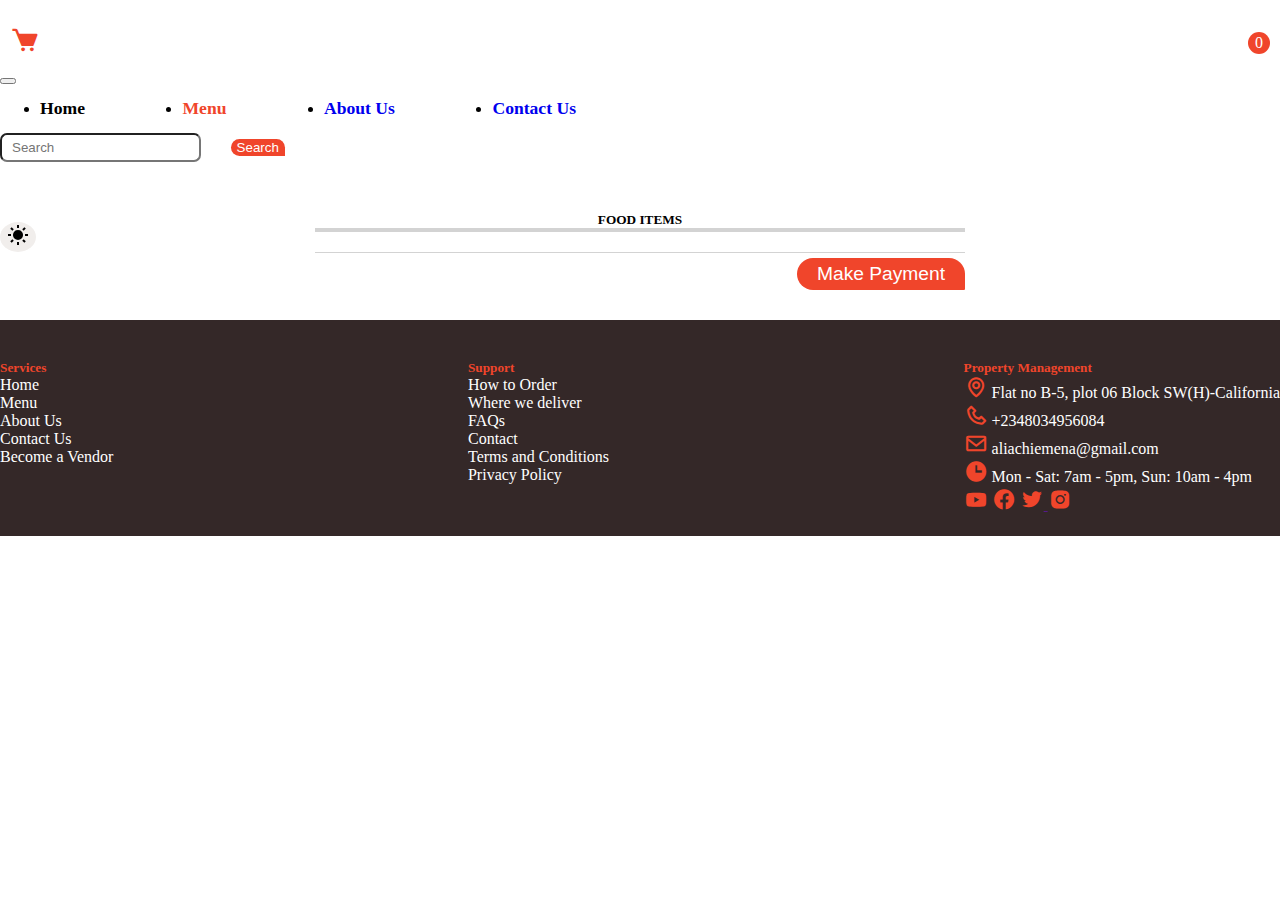
==== cart.html @ f48188b2 "f" ====
<!DOCTYPE html>
<html lang="en">
<head>
    <meta charset="UTF-8">
    <meta http-equiv="X-UA-Compatible" content="IE=edge">
    <meta name="viewport" content="width=device-width, initial-scale=1.0">
    <title>Chester_Milli Restaurant</title>
    <link rel="shortcut icon" href="Images/ChesterOne.png" type="image/x-icon">
    <!-- <link rel="stylesheet" href="/Frontend/Boostrap/bootstrap.css"> -->

    <!-- Boostrap nav url -->
    <link href="https://cdn.jsdelivr.net/npm/bootstrap@5.3.0-alpha2/dist/css/bootstrap.min.css" rel="stylesheet" integrity="sha384-aFq/bzH65dt+w6FI2ooMVUpc+21e0SRygnTpmBvdBgSdnuTN7QbdgL+OapgHtvPp" crossorigin="anonymous">

    <script src="https://cdn.jsdelivr.net/npm/bootstrap@5.3.0-alpha2/dist/js/bootstrap.bundle.min.js" integrity="sha384-qKXV1j0HvMUeCBQ+QVp7JcfGl760yU08IQ+GpUo5hlbpg51QRiuqHAJz8+BrxE/N" crossorigin="anonymous"></script>
    <!-- /////// -->

    <!-- <link rel="stylesheet" href="/Frontend/Boostrap/bootstrap.min.css"> -->
    <link href='https://unpkg.com/boxicons@2.1.4/css/boxicons.min.css' rel='stylesheet'>
    <link rel="stylesheet" href="fooddeliveryapp.css">
    <link rel="stylesheet" href="menu.css">
    <link rel="stylesheet" href="cart.css">
</head>
<body>
    <!-- Nav Bar -->
    <nav class="mynavBar navbar navbar-expand-lg bg-body-tertiary">
        <div class="container-fluid">
            <div class="logo">
                <img src="Images/ChesterOne.png" alt="">
            </div>
            <div class="cart">
                <a href="cart.html"><i class='bx bxs-cart'></i></a><p id="count">0</p>
            </div>

          <button class="navbar-toggler navbtn" type="button" data-bs-toggle="collapse" data-bs-target="#navbarSupportedContent" aria-controls="navbarSupportedContent" aria-expanded="false" aria-label="Toggle navigation">
            <span class="navbar-toggler-icon"></span>
          </button>
          <div class="collapse navbar-collapse" id="navbarSupportedContent">
            <ul class="navbar-nav me-auto mb-2 mb-lg-0 items">
              <li class="home nav-item">
                <a id="home" class="nav-link active" aria-current="page" href="index.html">Home</a>
              </li>
              <li class="nav-item">
                <a id="menu" class="nav-link active" href="menu.html">Menu</a>
              </li>
              <li class="nav-item">
                <a id="aboutUs" class="nav-link active" href="aboutUs.html">About Us</a>
              </li>
              <li class="nav-item">
                <a id="contactUs" class="nav-link active" href="#">Contact Us</a>
              </li>
            </ul>

            <form class="d-flex" role="search">
              <input class="navInput" type="search" placeholder="Search" aria-label="Search">
              <button class="navbtnTwo btn btn-outline-success" type="submit">Search</button>
            </form>
          </div>
        </div>
      </nav>

      <main>
        <!-- Background Changer //////////////////////////////////// -->
        <div class="container-fluid backgroundChanger">
            <button id="background" type="button"><i class='backgroundNew bx bxs-sun' ></i></button>
            <!-- <div class="white"></div>
            <div class="darkMode"></div> -->
        </div>

         <!-- Cart Items //////////////////////////////////////////  -->
        <div class="foodItemContainer">
            <div class="foodItemHeader">
                <h5 class="foodItemTitle">FOOD ITEMS</h5>
                <!-- <h5 class="price">PRICE</h5>
                <h5 class="quantity">QUANTITY</h5>
                <h5 class="total">TOTAL</h5> -->
            </div>

             <div class="foodItems">

             </div>
             <div class="payFood">
                <button class="payFoodbtn" id="payFoodbtn">Make Payment</button>
             </div>
             <!-- <div class="totalCart">Total</div> -->
         </div>

         <div class="formHidden">
          <form class="container paymentForm" action="">
            <div class="formPart">
              <div class="name">
                <div class="label"><label for="name">Name</label></div>
                <div class="input"><input type="text" id="userName" placeholder="Enter Full Name"></div>
              </div>
    
                <!-- <div class="email">
                  <div class="label"><label for="email">Email</label></div>
                  <div class="input"><input type="email" name="email" id="email" placeholder="Enter Email"></div>
                </div> -->

                <div>
                  <label for="deliveryType">Delivery Type</label>
                  <select class="deliveryMethods" name="" id="">
                      <option value="--select--">--Select--</option>
                      <option value="despatch">Tricycle</option>
                      <option value="cab">Cab</option>
                      <option value="Truck">Truck</option>
                  </select> 
                </div>
                
                <div class="paymentbutton">
                  <button class="payFoodbtn" id="proceedPayment" type="button">Proceed</button>
                </div>
            </div>
  
              <!-- Hiden invoice //////////////////// -->
              <div class="invoice">
                  <h3> Welcome <span class="nameInput"></span></h3> <hr>
      
                  <p>Invoice: <span class="invoiceNumber"></span></p>
      
                  <p>Total: <span class="total"></span></p>
                  
                  <button class="payFoodbtn closebtn" type="button">Close</button>
              </div>
           </form>
          </div>  
      </main>


      <!-- footer ///////////////////////////////////////////////// -->
    <footer>
        <div class="container footerFlex">
          <div class="services">
            <h5>Services</h5>
            <p><a href="">Home</a></p>
            <p><a href="">Menu</a></p>
            <p><a href="">About Us</a></p>
            <p><a href="">Contact Us</a></p>
            <p><a href="">Become a Vendor</a></p>
          </div>

          <div class="support">
            <h5>Support</h5>
            <p><a href="">How to Order</a></p>
            <p><a href="">Where we deliver</a></p>
            <p><a href="">FAQs</a></p>
            <p><a href="">Contact</a></p>
            <p><a href="">Terms and Conditions</a></p>
            <p><a href="">Privacy Policy</a></p>
          </div>

          <div class="propertyManagement">
            <h5>Property Management</h5>
            <p><span><i class='bx bx-map'></i></span> Flat no B-5, plot 06 Block SW(H)-California</p>
            <p><span><i class='bx bx-phone'></i></span> +2348034956084</p>
            <p><span><i class='bx bx-envelope'></i></span> aliachiemena@gmail.com</p>
            <p><span><i class='bx bxs-time'></i></span> Mon - Sat: 7am - 5pm, Sun: 10am - 4pm</p>
            <div class="socialHandles">
              <a href=""><span><i class='bx bxl-youtube'></i></span></a>
              <a href=""><span><i class='bx bxl-facebook-circle'></i></span></a>
              <a href=""><span><i class='bx bxl-twitter'></i></span>
              </a>
              <a href=""><span><i class='bx bxl-instagram-alt' ></i><span></a>
            </div>
          </div>
        </div>
      </footer>


    <script src="fooddeliveryapp.js"></script>
    <script src="app.js"></script>
    <script src="payment.js"></script>
</body>
</html>
---- fooddeliveryapp.css ----
*{
    box-sizing: border-box;
    margin: 0px;
}

:root{
    --mainColor: rgb(240,69,43);
    --mainAlt: rgb(199, 50, 27);
    --secColor: rgb(86,141,51);
    --btnShape: 30px 30px 2px;
}


/* nav bar styles /////////////////// */
.mynavBar{
    /* filter: invert(1);
    position: fixed;
    top: 0px; */
}

.logo{
    width: 30%;
}

.logo>img{
    width: 80px;
}

.items{
    width:45%;
    display: flex;
    justify-content: space-between;
    line-height: 2.7;
}


#menu:hover, #aboutUs:hover, #contactUs:hover{
    color: var(--mainColor);
}

#menu, #aboutUs, #contactUs{
    font-size: 1.1rem;
    font-weight: 650;
    text-decoration: none;
    transition: 500ms;
}

#home{
    color: var(--mainColor);
    font-size: 1.1rem;
    font-weight: 650;
}

#home:hover{
    color: black;
    text-decoration: none;
    transition: 650ms;
}

.cart{
    display: flex;
    justify-content: space-between;
    padding: 7px 10px;
    border-radius: 3px;
    /* width: %; */
    align-items: center;
}

.cart>p{
    height: 22px;
    width: 22px;
    display: flex;
    align-items: center;
    justify-content: center;
    border-radius: 22px;
    background-color: var(--mainColor);
    color: white;
}

.cart>a{
    font-size: 30px;
    color: var(--mainColor);
}


.navInput{
    padding: 5px 10px;
    margin-right: 2%;
    border-radius: 7px;
}

.navbtnTwo{
    background-color: var(--mainColor);
    color: white;
    border: 1px var(--secColor);
    border-radius: var(--btnShape);
    transition: 300ms;
}

.navbtnTwo:hover{
    /* background-color: var(--mainAlt);
    color: white;
    border: 1px var(--secColor);
    transition: 300ms; */
    transition: 300ms;
    background-color: white;
    border: 3px solid var(--mainColor);
    color: black;
    font-weight: 600;
}
/* ///////////////////////////////////// */




/* <aside> //////////////////////////////////// */
aside{
    width: 70%;
    margin-bottom: 30px;
}

.aside{
    display: flex;
}

#root{
    width: 60%;
    display: grid;
    grid-template-columns: (2, 1fr);
    grid-gap: 20px;
}

.sidebar{
    width: 40%;
    border-radius: 5px;
    background-color: #eee;
    margin-left: 20px;
    padding: 15px;
    text-align: center;
}

.head{
    border-radius: 3px;
    height: 40px;
    padding: 10px;
    margin-bottom: 20px;
    color: white;
    display: flex;
    align-items: center;
}

.head>p{
    background-color: var(--mainColor);
    padding: 5px;
    width: 100%;
    text-align: left;
}

.foot{
    display: flex;
    justify-content: space-between;
    padding: 10px 0px;
    margin: 20px 0px;
    border-top: 1px solid #333;
}

/* </aside> //////////////////////////////////// */




/* Enjoy Delicious Food */
.backgroundChanger{
    position: fixed;
    text-align: end;
    padding-top: 10px;
    cursor: pointer;
}

.backgroundChanger>.background{
    background-color: rgb(241, 238, 236);
    width: 25px;
    height: 25px;
    border-radius: 50%;
    padding: 1px 5px 7px 1px;
}

#background{
    font-size: 1.5rem;
    border-radius: 50%;
    border: none;
    background-color: rgb(241, 238, 236);
}

.whiteMode{
    background-color: white;
    color: black;
}

.darkMode{
    background-color: black;
    color: white;
}


.enjoyDeliciousMeal{
    background: url('/Frontend/Frontend Milestone project/Images/spinach.png');
    background-repeat: no-repeat;
    background-position: top-left;
}

.enjoyDelicious{
    display: flex;
    justify-content: space-between;
    padding: 30px 0px;
}

.deliciousMeal>h1{
    width: 90%;
    margin-left: 13%;
    margin-top: 15%;
    font-size: 4rem;
    font-weight: 650;
}

.foodBrings{
    width: 100%;
}

.foodBrings>p{
    margin-left: 13%;
    width: 70%;
    font-size: 1.2rem;
}

.deliciousMeal>h1>span{
    color: var(--mainColor);
}

.imageContainer{
    width: 100%;
    margin-right: 5;
    margin-top: 5%;
}

.imageContainer img{
    width: 80%;
    border-radius: 50%;
    border: 10px solid var(--secColor);
}

.deliciousbtn{
    margin-left: 7.2%;
    background-color: var(--mainColor);
    color: white;
    border: none;
    font-size: 1.2rem;
    padding: 10px 20px;
    border-radius: 30px 30px 2px;
    transition: 300ms;
}

.deliciousbtn:hover{
    /* background-color: var(--mainAlt); */
    transition: 300ms;
    background-color: white;
    border: 3px solid var(--mainColor);
    color: black;
    font-weight: 600;
}


/* View Menu ////////////////////////////////////// */
.viewMenu{
    padding: 50px 5px 15px 5px;   
}

.hideFoodMenu{
    font-size: 2.7rem;
    position: fixed;
    right: 20px;
    top: 0px;
    color: white;
    cursor: pointer;
}


.showFoodMenu{
    display: block;
    position: fixed;
    width: 100%;
    height: 100%;
    top: 0;
    left: 0;
    right: 0;
    backdrop-filter: blur(10px);
    background-color: rgba(0, 0, 0, 0.575);
    animation: Chester 0.6s;
    display: none;
    overflow-y: scroll;
    padding-left: 3%;
}

@keyframes Chester{
    from{
        transform: scale(0.5);
    }
    to{
        transform: scale(1);
    }
}


.viewMenu>.viewMenuFlex{
    display: grid;
    grid-template-columns: auto auto auto auto;
    justify-content: space-between;
}

.viewMenuFigure{
    width: 100%;
    padding: 20px;
}

.viewMenuContainerFlex>.imageHolder{
    width: 50%;
}

.viewMenuContainerFlex img{
    width: 150px;
    height: 150px;
    border-radius: 50%;
    border: 3px solid white;
    /* box-shadow: 3px 3px 5px grey, 3px 3px 5px grey; */
}

.viewMenuContainerFlex img:hover{
    transform: scale(1.2, 1.2);
    transition: 300ms;
}

.viewMenu .foodName>h4, .viewMenu .foodArticleFlex>p{
    color: white;
}


.viewMenuContainerFlex .foodArticleFlex>.viewMenuAdd .foodPrice{
    /* color: var(--mainColor); */
    font-weight: 600;
    line-height: 2;
    color: white;
}

.viewMenuAdd{
    display: flex;
    justify-content: space-between;
}

.viewMenuAddIcon{
    font-size: 1.7rem;
    background-color: var(--mainColor);
    color: white;
    padding: 3px;
    border-radius: 50%;
    cursor: pointer;
}

.viewMenubutton{
    padding: 15px;
    text-align: center;
    margin-left: -11%;
}



/* Our Popular Dishes //////////////////////////// */
/* .popularDishesmain{
    padding: 5% 9.5%;
} */


.popularDishes{
    margin-top: 30px;
    padding-top: 20px;
}

.ourDishes h1{
    text-align: center;
    font-weight: 650;
}

.ourDishes p{
    font-size: 2rem;
    text-align: center;
    color: var(--mainColor);
}

.ourDishes h1>span{
    color: var(--mainColor);
}

.ourDishes h5{
    text-align: center;
}

/* Dish Holder (Food cards) */
.dishHolder{
    display: grid;
    grid-template-columns: auto auto auto auto auto;
    grid-column-gap: 50px;
    margin-left: 8%;
}

.dishHolder>.dishImageContainer{
    box-shadow: 2px 2px 2px rgb(209, 209, 209), 2px 2px 2px rgb(209, 209, 209), -2px -2px 2px rgb(209, 209, 209);
    padding: 10px 25px 0px 25px;
    border-radius: 7px;
}

.dishHolder>.dishImageContainer:hover{
    /* border: 3px solid var(--secColor); */
    /* box-shadow: 1px 1px 7px var(--mainAlt), 1px 1px 7px var(--mainAlt), -1px -1px 7px var(--mainAlt); */
    box-shadow: 3px 3px 7px rgb(228, 228, 228), 3px 3px 7px rgb(228, 228, 228), -3px -3px 7px rgb(228, 228, 228);
    /* padding: 10px 25px; */
}

.dishHolder .imageHolder{
    width: 100%;
    text-align: center;
}

.dishHolder .imageHolder>img{
    border-radius: 60%;
    width: 220px;
    height: 220px;
    object-fit: cover;
    border: 3px solid var(--mainColor);
}

figcaption{
    display: flex;
    justify-content: space-between;
}

/* .dishHolder h4{
    width: 90%;
} */

.dishHolder .heart{
    background-color: rgb(231, 231, 231);
    border-radius: 50%;
    padding: 7px 5px;
    height: 38px;
    width: 38px;
}

.dishHolder #heart{
    font-size: 1.7rem;
    color: var(--mainColor);
}

.dishHolder .starRating>a>i{
    font-size: 1.2rem;
    color: var(--mainColor);
}

.dishHolder .priceAddtoCart{
    display: flex;
    justify-content: space-between;
}

.dishHolder .priceAddtoCart>p{
    font-size: 1.2rem;
    font-weight: 600;
}

.dishHolder .priceAddtoCart>.dishPlusSign{
    background-color: var(--mainColor);
    font-size: 2rem;
    color: white;
    border-radius: 50%;
    cursor: pointer;
    height: 48px;
    width: 48px;
    text-align: center;
}



/* Special Offer ////////////////////////////////// */
.mySpecialOffer{
    background: url('/Frontend/Frontend Milestone project/Images/spinach.png');
    background-repeat: no-repeat;
    background-position: right;
    width: 72.5%;
    padding: 30px 15px;
    margin-top: 20px;
    margin-bottom: 20px;
    box-shadow:  2px 2px 2px rgb(236, 236, 236), 2px 2px 2px rgb(236, 236, 236), -2px -2px 2px rgb(236, 236, 236);
    border-radius: 7px;
}

.specialOffer{
    display: flex;
    justify-content: space-between;
}

.specialOffer .imageHolder{
    width: 100%;
}

.specialOffer img{
    border-radius: 100%;
    /* height: 250px; */
    height: 230px;
    width: 230px;
    box-shadow: 3px 3px 5px grey, 3px 3px 5px grey;
    object-fit: cover;
}

.onlyFor{
    width: 70%;
    margin-top: 3%;
    margin-bottom: 3%;
}

.onlyFor p{
    width: 100%;
}

.onlyFor .price, .onlyFor span{
    color: var(--mainColor);
    font-weight: 650;
}

.onlyFor .vegetables{
    font-size: 1.5rem;
}

.discount{
    width: 100%;
}

.discount h3{
    font-weight: 650;
}

.discount h1{
    font-size: 5rem;
    font-weight: 700;
    color: var(--mainColor);
}

.discount .discountbtn{
    /* margin-left: 9.2%; */
    background-color: var(--mainColor);
    color: white;
    border: none;
    font-size: 1.2rem;
    padding: 10px 20px;
    border-radius: 30px 30px 2px;
    transition: 300ms;
}

.discount .discountbtn:hover{
    transition: 300ms;
    background-color: white;
    border: 3px solid var(--mainColor);
    color: black;
    font-weight: 600;
}




/* Contact Us ///////////////////////////////////// */
.contactUs{
    padding: 40px 0px 30px 0px;
}

.contactUs>h1{
    text-align: center;
    color: var(--mainColor);
    font-weight: 650;
}

.contactUsFlex{
    display: flex;
    justify-content: space-between;
    padding-top: 50px;
}

.contactUsPartOne{
    width: 43%;
}

.contactUs a{
    text-decoration: none;
}

.contactUsDetails>.firstPara{
    line-height: 0;
}

.contactUsForm{
    width: 40%;
}

.contactUs input{
    width: 360px;
    background-color: white;
    border: none;
    border: 1px solid rgb(233, 233, 233);
    padding: 6px;
    border-radius: 7px;
}

.contactUsForm textarea{
    width: 360px;
    padding: 6px;
    border: 1px solid rgb(233, 233, 233);
    border-radius: 7px;
}

.contactUsForm>.input, .contactUsForm>.textArea{
    width: 100%;
}


.contactUs .contactUsbtn{
    /* margin-left: 9.2%; */
    background-color: var(--mainColor);
    color: white;
    border: none;
    font-size: 1.2rem;
    padding: 10px 20px;
    border-radius: 30px 30px 2px;
    transition: 300ms;
}

.contactUs .contactUsbtn:hover{
    transition: 300ms;
    background-color: white;
    border: 3px solid var(--mainColor);
    color: black;
    font-weight: 600;
}



/* Newsletter //////////////////////////////////// */
.newsletterFlex{
    display: flex;
    justify-content: space-between;
    padding: 70px 0px;
    text-align: center;
}

.newsletterSubscribe{
    width: 45%;
}

.newsletterSubscribe span{
    color: var(--mainColor);
}

.newsletterButton{
    width: 45%;
}

.newsletterButton input{
    border-radius: 10px;
    font-size: 1.1rem;
    padding: 9px;
    border: none;
    box-shadow:  2px 2px 2px rgb(236, 236, 236), 2px 2px 2px rgb(236, 236, 236), -2px -2px 2px rgb(236, 236, 236);
    width: 50%;
}

.newsletterButton .newsletterbtn{
    font-size: 1.1rem;
    /* padding: 5px; */
    background-color: var(--mainColor);
    color: white;
    border: none;
    font-size: 1.2rem;
    padding: 10px 20px;
    border-radius: 30px 30px 2px;
    transition: 300ms;
}

.newsletterButton .newsletterbtn:hover{
    transition: 300ms;
    background-color: white;
    border: 3px solid var(--mainColor);
    color: black;
    font-weight: 600;
}




/* Footer ///////////////////////////////////////// */
footer{
    background-color: rgba(20, 6, 6, 0.863);
    padding: 40px 0px 20px 0px;
}

.footerFlex{
    display: flex;
    justify-content: space-between;
}

.footerFlex>.services, .footerFlex>.support{
    margin-bottom: 25px;
}

.footerFlex h5{
    color: var(--mainColor);
}

.footerFlex>.services a, .footerFlex>.support a{
    text-decoration: none;
    color: white;
}

.footerFlex>.services a:hover, .footerFlex>.support a:hover{
    color: var(--mainColor);
    transition: 300ms;
}

.footerFlex>.propertyManagement span{
    font-size: 1.5rem;
    color: var(--mainColor);
}

.footerFlex>.propertyManagement>p{
    color: white;
}






@media screen and (max-width:1200px) {
    .logo{
        width: 20%;
    }

    .items{
        width:55%;
        /* display: flex;
        justify-content: space-between;
        line-height: 2.7; */
    }



    /* Enjoy Delicious Meal ///////////////////// */
    .deliciousMeal{
        width: 70%;
    }

    .deliciousMeal>h1{
        font-size: 3.5rem;
        width: 100%;
    }

    .foodBrings{
        width: 100%;
    }
    
    .foodBrings>p{
        width: 100%;
        font-size: 1.2rem;
        margin-left: 12%;
    }
    
    
    .enjoyDelicious{
        display: flex;
        justify-content: space-between;
    }

    .imageContainer{
        width: 70%;
        margin-top: 2%;
        margin-left: 7%;
    }

    .imageContainer>img{
        width: 100%;
    }

    .deliciousbtn{
        margin-left: 6.5%;
    }



    /* Popular Dishes /////////////////////////// */
    .dishHolder{
        display: grid;
        grid-template-columns: auto auto;
    }




    /* Special Offer //////////////////////// */

    /* .mySpecialOffer{
        width: %;
    } */

    .specialOffer{
        display: grid;
        grid-template-columns: auto auto;
        grid-column-gap: 5px;
    }

    .specialOffer>.imageHolder{
        margin-bottom: 10%;
    }

    .specialOffer img{
        width: 250px;
        height: 250px;
    }
    
    .discount h1{
        font-size: 5rem;
    }

    /* .dishHolder{
        display: flex;
        flex-direction: column;
    } */
}



@media screen and (max-width:1000px) {
    .logo{
        width: 20%;
    }

    .items{
        width:55%;
        /* display: flex;
        justify-content: space-between;
        line-height: 2.7; */
    }



    /* Enjoy Delicious Meal //////////////////// */
    .deliciousMeal{
        width: 70%;
    }

    .deliciousMeal>h1{
        font-size: 3.5rem;
        width: 100%;
    }

    .foodBrings{
        width: 200%;
    }
    
    .foodBrings>p{
        width: 100%;
        font-size: 1.2rem;
        margin-left: 5%;
    }

    .imageContainer{
        margin-top: 10%;
    }

    /* .deliciousbtn{
        margin-left: 1%;
        width: 100%;
        border-radius: 30px 30px;
    } */



     /* view Menu ///////////////////////////// */
     .viewMenu>.viewMenuFlex{
        display: grid;
        grid-template-columns: auto auto;
        text-align: center;
    }



    /* Popular Dishes /////////////////////// */
     .dishHolder{
        display: grid;
        grid-template-columns: auto auto;
    }




    /* Special Offer ////////////////////////// */
    .specialOffer{
        display: grid;
        grid-template-columns: auto auto;
        grid-column-gap: 0px;
    }

    .specialOffer>.imageHolder{
        margin-bottom: 10%;
        width: 100%;
    }

    .specialOffer img{
        width: 250px;
        height: 250px;
    }

    .discount h1{
        font-size: 5rem;
    }


    
    /* Contact Us ///////////////////////////////// */
    .contactUsFlex{
        display: flex;
        flex-direction: column;
    }

    .contactUsPartOne{
        width: 100%;
    }

    .contactUsForm{
        width: 100%;
    }

    .contactUsForm input, .contactUsForm textarea{
        width: 100%;
    }
}




@media screen and (max-width:768px) {

    .navbtnTwo{
        border-radius: 30px 30px;
    }


    /* <!-- Enjoy Delicious Meal ////////////// --> */

    .deliciousMeal{
        width: 100%;
    }

    .deliciousMeal>h1{
        font-size: 3.5rem;
        width: 90%;
        margin-left: 7%;
    }

    .foodBrings{
        width: 100%;
    }
    
    .foodBrings>p{
        margin-left: 5%;
        width: 100%;
        font-size: 1.2rem;
    }
    
    
    .enjoyDelicious{
        display: flex;
        flex-direction: column;
    }

    .imageContainer img{
        width: 100%;
        border-radius: 50%;
    }

    .imageContainer{
        width: 100%;
        margin-top: 2%;
        margin-left: 0%;
    }

    .deliciousbtn{
        margin-left: 1%;
        width: 100%;
        border-radius: 30px 30px;
    }



    /* view Menu ///////////////////////////// */
    .viewMenu>.viewMenuFlex{
        display: grid;
        grid-template-columns: auto auto;
        text-align: center;
    }

    .viewMenubutton{
        margin-left: 0%;
    }



    /* Popular Dishes  ////////////////////////// */
    .dishHolder{
        display: flex;
        flex-direction: column;
        margin-left: 0%;
    }



    /* Special Offer ////////////////////////////// */
    .specialOffer{
        display: flex;
        flex-direction: column;
        justify-content: space-between;
    }

    .specialOffer img{
        height: 240px;
        width: 240px;
    }

    
    .discount h1{
        font-size: 3rem;
    }

    .discountbtn{
        width: 100%;
        border-radius: 30px 30px !important;
    }


    /* Contact Us ///////////////////////////////// */
    .contactUsFlex{
        display: flex;
        flex-direction: column;
    }

    .contactUsPartOne{
        width: 100%;
    }

    .contactUsForm input, .contactUsForm .textarea{
        width: 100%;
    }

    .contactUsForm .contactUsbtn{
        width: 100%;
        border-radius: 30px 30px;
    }

    .hrOne{
        width: 90%;
        padding: 0px 15px !important;
    }

    .hrTwo{
        width: 90%;
        padding: 0px 15px !important;
    }



    /* Newsletter ///////////////////////////////// */
    .newsletterFlex{
        display: flex;
        flex-direction: column;
    }

    .newsletterFlex .newsletterSubscribe{
        width: 100%;
        padding: 0px 10px;
    }

    .newsletterButton{
        width: 100%;
        padding: 0px 10px;
    }

    .newsletterButton input{
        width: 100%;
        margin-bottom: 10px;
    }
    
    .newsletterButton .newsletterbtn{
        width: 100%;
        border-radius: 30px 30px;
    }


    /* footer /////////////////////////////////// */
    .footerFlex{
        display: flex;
        flex-direction: column;
    }
}



@media screen and (max-width:375px){

    .navbtnTwo{
        border-radius: 30px 30px;
    }



    /* <!-- Enjoy Delicious Meal ////////////// --> */
    .deliciousMeal{
        width: 100%;
    }

    .deliciousMeal>h1{
        font-size: 2.7rem;
        width: 100%;
        margin-left: 7%;
    }

    .foodBrings{
        width: 100%;
    }
    
    .foodBrings>p{
        margin-left: 5%;
        width: 100%;
        font-size: 1.2rem;
    }


        /* view Menu ///////////////////////////// */
    .viewMenu>.viewMenuFlex{
        display: grid;
        grid-template-columns: auto;
        text-align: center;
    }

    .viewMenubutton{
        margin-left: 0%;
    }



    /* Popular Dishes  ////////////////////////// */
    .dishHolder{
        display: flex;
        flex-direction: column;
        margin-left: 0%;
    }



    /* Special Offer ////////////////////////////// */
    .mySpecialOffer{
        box-shadow: none;
    }
    
    .specialOffer{
        display: flex;
        flex-direction: column;
        justify-content: space-between;
    }

    .specialOffer img{
        height: 170px;
        width: 170px;
    }

    .discount h1{
        font-size: 3rem;
    }

    
    .discountbtn{
        width: 100%;
        border-radius: 30px 30px;
    }

    /* Contact Us ///////////////////////////////// */
    .contactUsFlex{
        display: flex;
        flex-direction: column;
    }

    .contactUsForm{
        /* width: 100%; */
    }

    .contactUsForm input, .contactUsForm textarea{
        width: 100%;
    }

    .contactUsForm .contactUsbtn{
        width: 100%;
    }

    .hrOne{
        width: 90%;
        padding: 0px 15px !important;
    }

    .hrTwo{
        width: 90%;
        padding: 0px 15px !important;
    }



     /* Newsletter ///////////////////////////////// */
    .newsletterFlex{
        display: flex;
        flex-direction: column;
    }

    .newsletterFlex .newsletterSubscribe{
        width: 100%;
        padding: 0px 10px;
    }


    .newsletterButton{
        width: 100%;
        padding: 0px 10px;
    }

      .newsletterButton input{
        width: 100%;
        margin-bottom: 10px;
    }
    
    .newsletterButton .newsletterbtn{
        width: 100%;
        border-radius: 30px 30px;
    }

     /* footer /////////////////////////////////// */
    .footerFlex{
        display: flex;
        flex-direction: column;
    }
}



@media screen and (max-width:280px) {
    .dishHolder .imageHolder>img{
        width: 200px;
        height: 200px;
    }


    /* Contact Us ///////////////////////////////// */
    .contactUsForm input, .contactUsForm textarea{
        width: 100%;
    }
}
---- menu.css ----
*{
    box-sizing: border-box;
    margin: 0px;
}

:root{
    --mainColor: rgb(240,69,43);
    --mainAlt: rgb(199, 50, 27);
    --secColor: rgb(86,141,51);
    --btnShape: 30px 30px 2px;
}

/* Nav Bar ///////////////////////////////////// */
#home:hover, #aboutUs:hover, #contactUs:hover{
    color: var(--mainColor);
}

#home, #aboutUs, #contactUs{
    font-size: 1.1rem;
    font-weight: 650;
    text-decoration: none;
    transition: 500ms;
}

#home{
    color: black;
}

#menu{
    color: var(--mainColor);
    font-size: 1.1rem;
    font-weight: 650;
}

#menu:hover{
    color: black;
    text-decoration: none;
    transition: 650ms;
}





/* View Menu ////////////////////////////////////// */
.hideFoodMenu{
    display: block;
}

.viewMenuContainerFlex img{
    width: 200px;
    height: 200px;
    border-radius: 50%;
    border: 3px solid white;
    /* box-shadow: 3px 3px 5px grey, 3px 3px 5px grey; */
}

.viewMenu .foodName>h4, .viewMenu .foodArticleFlex>p{
    color: grey;
    font-weight: 650;
}

.viewMenuContainerFlex .foodArticleFlex>.viewMenuAdd .foodPrice{
    /* color: var(--mainColor); */
    font-weight: 650;
    line-height: 2;
    color: var(--mainColor);
}


@media screen and (max-width:476px) {
    .viewMenuContainerFlex img{
        width: 150px ;
        height: 150px;
    }
}
---- cart.css ----
*{
    box-sizing: border-box;
    margin: 0px;
}

:root{
    --mainColor: rgb(240,69,43);
    --mainAlt: rgb(199, 50, 27);
    --secColor: rgb(86,141,51);
    --btnShape: 30px 30px 2px;
}


.foodItemContainer{
    max-width: 650px;
    justify-content: space-between;
    margin: 0 auto;
    margin-top: 50px;
    margin-bottom: 30px;
    /* padding-bottom: 20px; */
}

.foodItemHeader{
    width: 100%;
    max-width: 650px;
    display: flex;
    justify-content: flex-start;
    border-bottom: 4px solid lightgray;
    margin: 0 auto;
}

.foodItemTitle{
    width: 100%;
    text-align: center;
}

.price{
    display: flex;
    width: 15%;
    align-items: center;
}

.quantity{
    display: flex;
    width: 30%;
    /* border-bottom: 4px solid lightgray; */
    align-items: center;
}

.total{
    display: flex;
    width: 10%;
    /* border-bottom: 4px solid lightgray; */
    align-items: center;
}

.foodItemContainer .foodItems{
    display: grid;
    grid-template-columns: auto auto auto auto;
    justify-content: space-around;
    width: 100%;
    padding: 10px 0px;
    border-bottom: 1px solid lightgray;
    align-items: center;
}

/* .foodItemHeader{
    display: flex;
} */


/* Images and contents from DataBase ////////////////////////// */
.shoppedItemsClose{
    font-size: 22px;
    border-radius: 50%;
    color: var(--mainColor);
    margin-left: 10px;
    margin-right: 10px;
    cursor: pointer;
}

.imageJsContainer{
    width: 100%;
    /* background-color: rgba(223, 216, 216, 0.137); */
    padding: 5px;
    height: 100%;
}



.imageJs{
    width: 70px;
    height: 70px;
    border: 2px solid var(--mainColor);
    border-radius: 50%;
}

.cartPrice{
    /* color: var(--mainColor);
    font-weight: 650; */
    margin-left: 15px;
}


/* Increase and decrease icon buttons  */
/* .addMinusIcons{
    width: 80%;
    padding: 20px;
} */

.shoppedItemsAdd{
    font-size: 22px;
    border-radius: 50%;
    color: var(--mainColor);
    cursor: pointer;
}

.shoppedItemsMinus{
    font-size: 22px;
    border-radius: 50%;
    color: var(--mainColor);
    cursor: pointer;
}

/* .totalCart{
    font-size: 1.2rem;
} */


/* Styling the total cost */
.foodItemsTotalContainer{
    /* margin-bottom: -230px; */
    display: flex;
    justify-content: space-between;
    padding: 10px 0px;
}

.foodItemsTotalTitle{
    width: 30%;
}

.payFood{
    text-align: right;
    margin-top: 5px;
}

.payFoodbtn{
    background-color: var(--mainColor);
    color: white;
    border: none;
    font-size: 1.2rem;
    padding: 5px 20px;
    border-radius: 30px 30px 2px;
    transition: 300ms;
}

.payFoodbtn:hover{
    transition: 300ms;
    background-color: white;
    border: 3px solid var(--mainColor);
    color: black;
    font-weight: 600;
}





/* Form payment ///////////////////////// */
.formHidden{
    display: none;
    position: fixed;
    width: 50%;
    height: 100%;
    top: 0;
    left: 0;
    right: 0;
    backdrop-filter: blur(10px);
    background-color: rgba(0, 0, 0, 0.575);
    animation: Chester 0.6s;
    overflow-y: hidden;
    padding-left: 3%;
    color: white;
}


@keyframes Chester{
    from{
        transform: scale(0.5);
        width: 0%;
    }
    to{
        transform: scale(1);
        width: 50%;
    }
}

.paymentForm{
    /* backdrop-filter: blur(10px);
    background-color: rgba(241, 241, 241, 0.575); */
    display: flex;
    justify-content: space-around;
}

.paymentForm>.formPart>div{
    padding: 10px;
}

.paymentForm>.formPart{
    width: 45%;
}

.paymentForm input{
    width: 300px;
}


.invoice{
    display: non;
}




@media screen and (max-width:1000px) {
    .foodItemContainer .foodItems{
        display: grid;
        grid-template-columns: auto auto auto;
    }
}




@media screen and (max-width:768px) {
    .foodItemContainer .foodItems{
        display: grid;
        grid-template-columns: auto auto;
        padding: 0px 15px;
    }

    .payFoodbtn{
        width: 100%;
        border-radius: 30px 30px;
    }

    .paymentForm{
        display: flex;
        flex-direction: column;
    }
}


@media screen and (max-width:375px) {
    .foodItemContainer .foodItems{
        display: grid;
        grid-template-columns: auto;
    }


    .payFood{
        padding: 0px 10px;
    }

    .payFoodbtn{
        width: 100%;
        border-radius: 30px 30px;
    }

    .paymentForm{
        display: flex;
        flex-direction: column;
    }

    .paymentForm input{
        width: 200px;
    }
}

@media screen and (max-width:280px) {
    .foodItemContainer .foodItems{
        display: grid;
        grid-template-columns: auto;
    }

    .foodItemsTotalContainer{
        margin-bottom: 0px;
    }


    .payFood{
        padding: 0px 10px;
    }
    
    .payFoodbtn{
        width: 100%;
        border-radius: 30px 30px;
    }
}
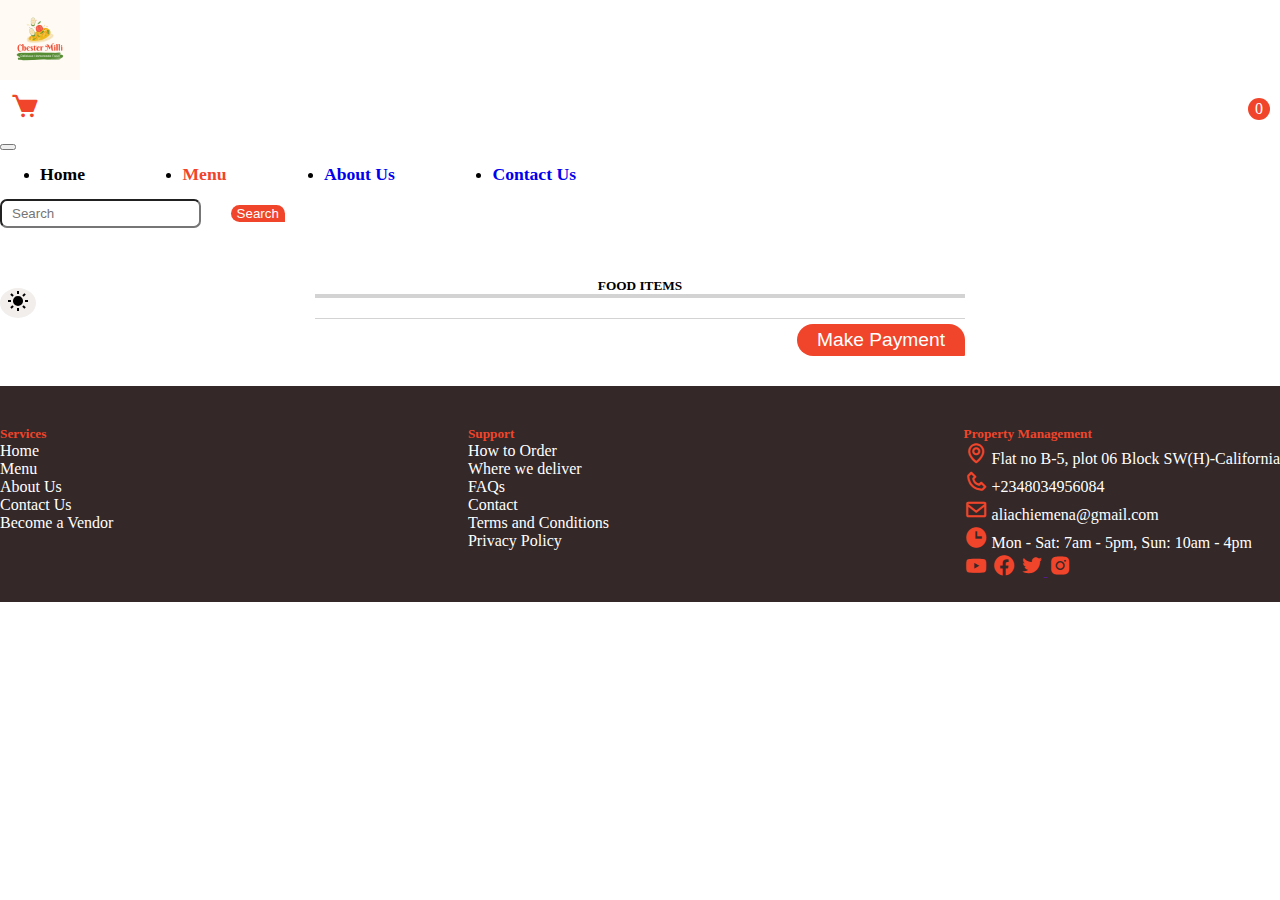
==== commit b056e8ff: "updated payment button" ====
--- a/cart.html
+++ b/cart.html
@@ -99,11 +99,11 @@
 
                 <div>
                   <label for="deliveryType">Delivery Type</label>
-                  <select class="deliveryMethods" name="" id="">
+                  <select class="deliveryMethods" id="dtype">
                       <option value="--select--">--Select--</option>
-                      <option value="despatch">Tricycle</option>
-                      <option value="cab">Cab</option>
-                      <option value="Truck">Truck</option>
+                      <option value="700" id="tricycle">Tricycle</option>
+                      <option value="1200" id="cab">Cab</option>
+                      <option value="3000" id="truck">Truck</option>
                   </select> 
                 </div>
                 
@@ -114,11 +114,13 @@
   
               <!-- Hiden invoice //////////////////// -->
               <div class="invoice">
-                  <h3> Welcome <span class="nameInput"></span></h3> <hr>
+                  <h1> Welcome </h1> <h4 id="customernamediv"></span></h4> <hr>
       
                   <p>Invoice: <span class="invoiceNumber"></span></p>
+
+                  <p>Delivery Price: <span id="deliveryprice"></span></p>
       
-                  <p>Total: <span class="total"></span></p>
+                  <p>Total: <span style="font-size: 1.4rem;" id="total"></span></p>
                   
                   <button class="payFoodbtn closebtn" type="button">Close</button>
               </div>
--- a/cart.css
+++ b/cart.css
@@ -183,6 +183,15 @@
     color: white;
 }
 
+.invoice>h1{
+    color: var(--mainColor);
+    font-weight: 700;
+}
+
+.invoice>h3>span{
+    color: white;
+}
+
 
 @keyframes Chester{
     from{
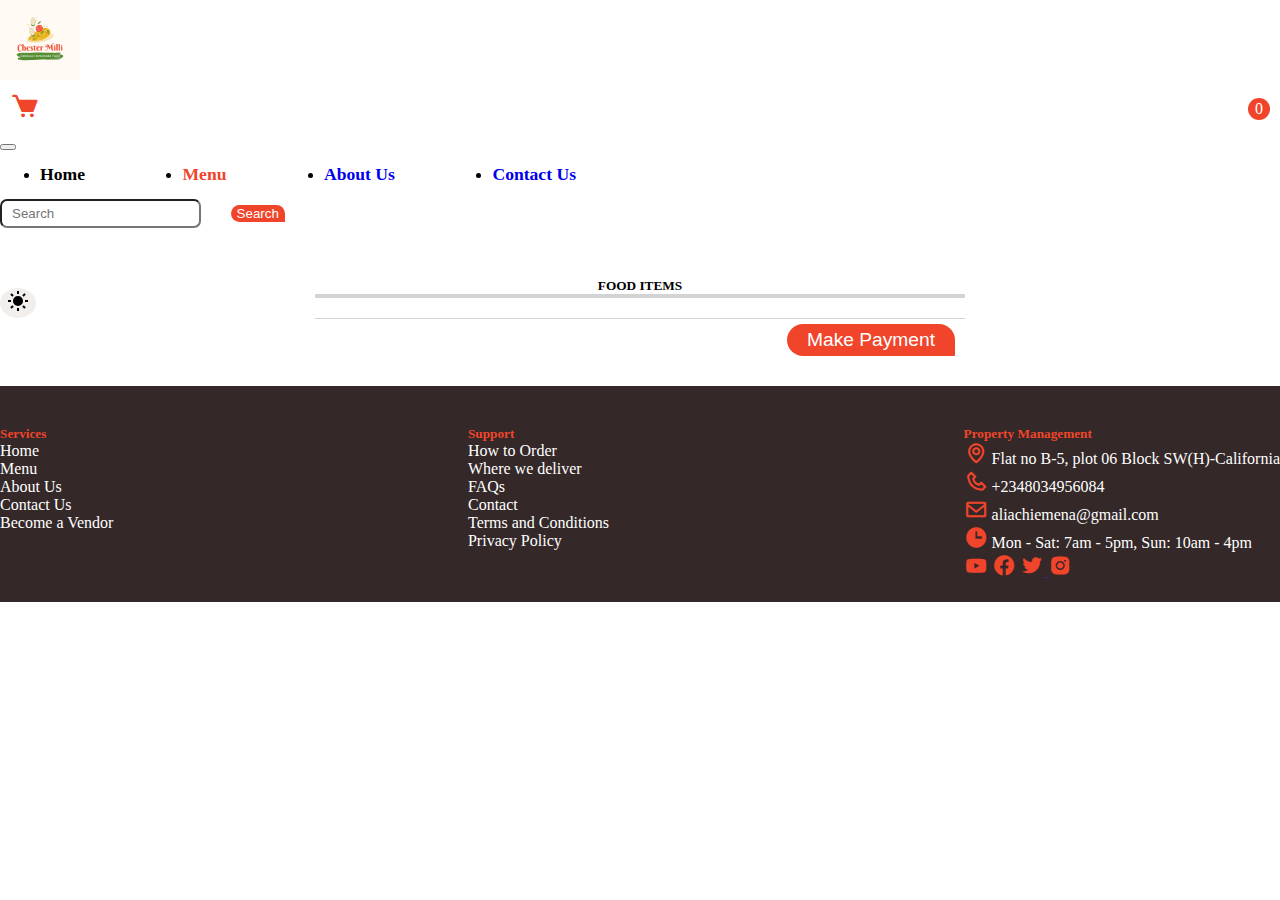
==== commit 5bebd665: "I made a new update" ====
--- a/cart.html
+++ b/cart.html
@@ -85,7 +85,7 @@
          </div>
 
          <div class="formHidden">
-          <form class="container paymentForm" action="">
+          <form class="containe paymentForm" action="">
             <div class="formPart">
               <div class="name">
                 <div class="label"><label for="name">Name</label></div>
@@ -100,17 +100,25 @@
                 <div>
                   <label for="deliveryType">Delivery Type</label>
                   <select class="deliveryMethods" id="dtype">
-                      <option value="--select--">--Select--</option>
+                      <option value="--select--" id="select">--Select--</option>
                       <option value="700" id="tricycle">Tricycle</option>
                       <option value="1200" id="cab">Cab</option>
                       <option value="3000" id="truck">Truck</option>
                   </select> 
+
+                  <!-- <div class="paymentbutton">
+                    <button class="payFoodbtn" id="proceedPayment" type="button">Proceed</button>
+                  </div> -->
                 </div>
                 
                 <div class="paymentbutton">
                   <button class="payFoodbtn" id="proceedPayment" type="button">Proceed</button>
                 </div>
             </div>
+
+            <!-- <div class="paymentbutton">
+              <button class="payFoodbtn" id="proceedPayment" type="button">Proceed</button>
+            </div> -->
   
               <!-- Hiden invoice //////////////////// -->
               <div class="invoice">
--- a/fooddeliveryapp.css
+++ b/fooddeliveryapp.css
@@ -741,6 +741,13 @@
 
 
 
+@media screen and (max-width:2000px) {
+    nav, main, footer{
+        max-width: 2000px;
+    }
+}
+
+
 
 
 @media screen and (max-width:1200px) {
@@ -1027,6 +1034,11 @@
 
 
     /* Special Offer ////////////////////////////// */
+    .mySpecialOffer{
+        width: 100%;
+        box-shadow: none;
+    }
+
     .specialOffer{
         display: flex;
         flex-direction: column;
@@ -1180,8 +1192,8 @@
     }
 
     .specialOffer img{
-        height: 170px;
-        width: 170px;
+        height: 230px;
+        width: 230px;
     }
 
     .discount h1{
@@ -1271,4 +1283,7 @@
     .contactUsForm input, .contactUsForm textarea{
         width: 100%;
     }
+        nav, main, footer{
+            min-width: 280px;
+    }
 }--- a/menu.css
+++ b/menu.css
@@ -40,6 +40,54 @@
 
 
 
+/* ///////// Our Menu section //////////////// */
+menu{
+    margin-top: 20px;
+}
+
+.menu{
+    display: flex;
+    justify-content: center;
+    margin-bottom: 15px;
+}
+
+.our-menu{
+    display: flex;
+    justify-content: space-around;
+    /* background-color: green; */
+    width: 145px;
+    height: 40px;
+    padding: 5px 5px 40px 5px;
+    border-radius: 30px 30px;
+    box-shadow: inset 0 0 10px rgba(0, 0, 0, 0.5);
+}
+
+.our-menu p{
+    font-size: 1.3rem;
+    color: var(--mainColor);
+}
+
+.our-menu .food-plate{
+    color: var(--mainColor);
+    font-size: 1.5rem;
+    line-height: 1.5;
+}
+
+
+menu>.eat-fresh{
+    text-align: center;
+}
+
+menu>.eat-fresh>h1{
+    color: var(--mainColor);
+    font-weight: 650;
+}
+
+menu>.eat-fresh span{
+    color: black;
+}
+
+
 
 
 /* View Menu ////////////////////////////////////// */
@@ -68,9 +116,26 @@
 }
 
 
+
+@media screen and (max-width:2000px) {
+    nav, main, footer{
+        max-width: 2000px;
+    }
+}
+
+
+
 @media screen and (max-width:476px) {
     .viewMenuContainerFlex img{
         width: 150px ;
         height: 150px;
     }
 }
+
+
+
+@media screen and (max-width:280px) {
+    nav, main, footer{
+        min-width: 280px;
+}
+}
--- a/cart.css
+++ b/cart.css
@@ -141,7 +141,8 @@
 
 .payFood{
     text-align: right;
-    margin-top: 5px;
+    /* margin-top: 5px; */
+    margin: 5px 10px 0px 10px;
 }
 
 .payFoodbtn{
@@ -219,14 +220,31 @@
     width: 45%;
 }
 
+.paymentForm .input{
+    /* background-color: red; */
+}
+
 .paymentForm input{
-    width: 300px;
+    width: 100%;
+}
+
+#userName{
+    /* width: 300px; */
 }
 
 
 .invoice{
     display: non;
 }
+
+
+
+@media screen and (max-width:2000px) {
+    nav, main, footer{
+        max-width: 2000px;
+    }
+}
+
 
 
 
@@ -237,7 +255,6 @@
         grid-template-columns: auto auto auto;
     }
 }
-
 
 
 
@@ -248,6 +265,7 @@
         padding: 0px 15px;
     }
 
+
     .payFoodbtn{
         width: 100%;
         border-radius: 30px 30px;
@@ -256,6 +274,25 @@
     .paymentForm{
         display: flex;
         flex-direction: column;
+    }
+
+    .paymentForm>.formPart{
+        width: 100%;
+    }
+    /* .formHidden{
+        max-width: 100%;
+    } */
+
+    /* .paymentForm input{
+        min-width: 200px;
+    } */
+}
+
+
+@media screen and (max-width:576px) {
+    .formHidden{
+        min-width: 200px;
+        /* background-color: red ; */
     }
 }
 
@@ -281,9 +318,9 @@
         flex-direction: column;
     }
 
-    .paymentForm input{
+    /* .paymentForm input{
         width: 200px;
-    }
+    } */
 }
 
 @media screen and (max-width:280px) {
@@ -305,4 +342,8 @@
         width: 100%;
         border-radius: 30px 30px;
     }
+
+    nav, main, footer{
+        min-width: 280px;
+    }
 }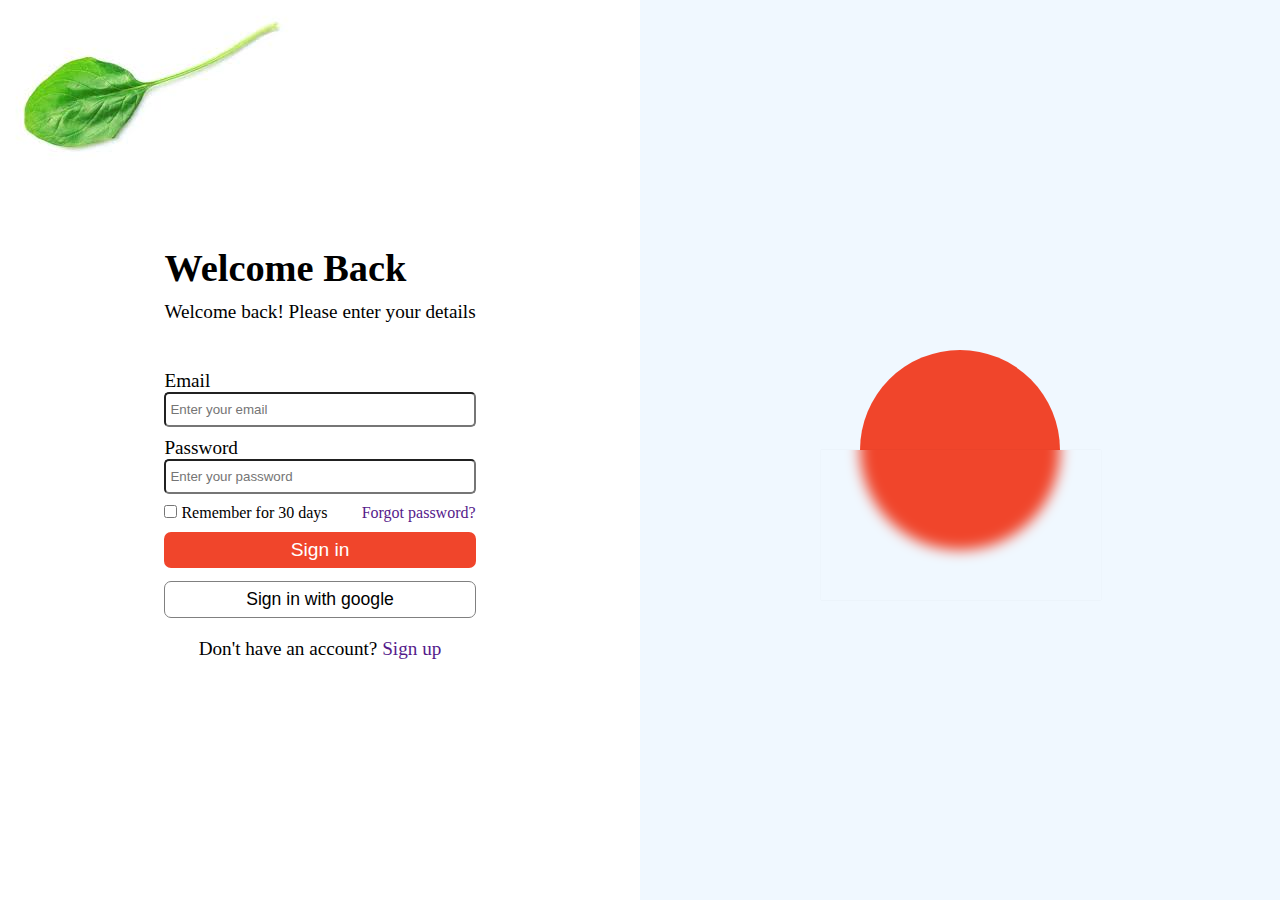
==== commit e3d0517d: "if user is not registered, should be redirected to login page" ====
--- a/cart.html
+++ b/cart.html
@@ -57,6 +57,15 @@
           </div>
         </div>
       </nav>
+
+      <div class="userLogin">
+        <i class='bx bx-user user'></i>&nbsp;&nbsp;<span id="user">User</span> <i class='bx bx-chevron-down arrow-down-click' id="arrow-down-click"></i> <i class='bx bx-chevron-up arrow-up-click' id="arrow-up-click"></i> <br>
+        
+        <div id="drop-down">
+          <p id="login"><a href="login.html">Login</a></p>
+          <p id="signUp"><a href="signup/signup.html">Sign Up</a></p>
+        </div>
+      </div>
 
       <main>
         <!-- Background Changer //////////////////////////////////// -->
@@ -142,10 +151,10 @@
         <div class="container footerFlex">
           <div class="services">
             <h5>Services</h5>
-            <p><a href="">Home</a></p>
-            <p><a href="">Menu</a></p>
+            <p><a href="index.html">Home</a></p>
+            <p><a href="menu.html">Menu</a></p>
             <p><a href="">About Us</a></p>
-            <p><a href="">Contact Us</a></p>
+            <p><a href="contactUs.html">Contact Us</a></p>
             <p><a href="">Become a Vendor</a></p>
           </div>
 
--- a/fooddeliveryapp.css
+++ b/fooddeliveryapp.css
@@ -8,7 +8,14 @@
     --mainAlt: rgb(199, 50, 27);
     --secColor: rgb(86,141,51);
     --btnShape: 30px 30px 2px;
-}
+    --white: white;
+}
+
+
+/* .body{
+    display: ;
+    background-color: black;
+} */
 
 
 /* nav bar styles /////////////////// */
@@ -24,6 +31,45 @@
 
 .logo>img{
     width: 80px;
+}
+
+.userLogin{
+    text-align: right;
+    background-color: var(--mainColor);
+    padding: 5px 10px 5px 0px;
+    color: var(--white);
+}
+
+.user{
+    font-size: 25px;
+    font-weight: 500;
+}
+
+#user{
+    font-size: 20px;
+    font-weight: 500;
+}
+
+.arrow-down-click{
+    font-size: 25px;
+    cursor: pointer;
+}
+
+.arrow-up-click{
+    font-size: 25px;
+    cursor: pointer;
+    display: none;
+}
+
+#drop-down{
+    display: none;
+}
+
+#drop-down a{
+    color: var(--white);
+    text-decoration: none;
+    font-weight: 500;
+    font-size: 1.1rem;
 }
 
 .items{
@@ -204,7 +250,7 @@
 
 
 .enjoyDeliciousMeal{
-    background: url('/Frontend/Frontend Milestone project/Images/spinach.png');
+    background: url('./Images/spinach.png');
     background-repeat: no-repeat;
     background-position: top-left;
 }
@@ -964,6 +1010,15 @@
     }
 
 
+    .backgroundChanger>.background{
+        background-color: rgb(241, 238, 236);
+        width: 25px;
+        height: 25px;
+        /* border-radius: 50%;
+        padding: 1px 5px 7px 1px; */
+    }
+
+
     /* <!-- Enjoy Delicious Meal ////////////// --> */
 
     .deliciousMeal{
@@ -1283,7 +1338,7 @@
     .contactUsForm input, .contactUsForm textarea{
         width: 100%;
     }
-        nav, main, footer{
+        nav, main, footer, .userLogin{
             min-width: 280px;
     }
 }--- a/menu.css
+++ b/menu.css
@@ -79,12 +79,11 @@
 }
 
 menu>.eat-fresh>h1{
-    color: var(--mainColor);
     font-weight: 650;
 }
 
 menu>.eat-fresh span{
-    color: black;
+    color: var(--mainColor);
 }
 
 
@@ -103,8 +102,8 @@
     /* box-shadow: 3px 3px 5px grey, 3px 3px 5px grey; */
 }
 
-.viewMenu .foodName>h4, .viewMenu .foodArticleFlex>p{
-    color: grey;
+.viewMenu .foodName h4, .viewMenu .foodArticleFlex>div{
+    /* color: grey; */
     font-weight: 650;
 }
 
